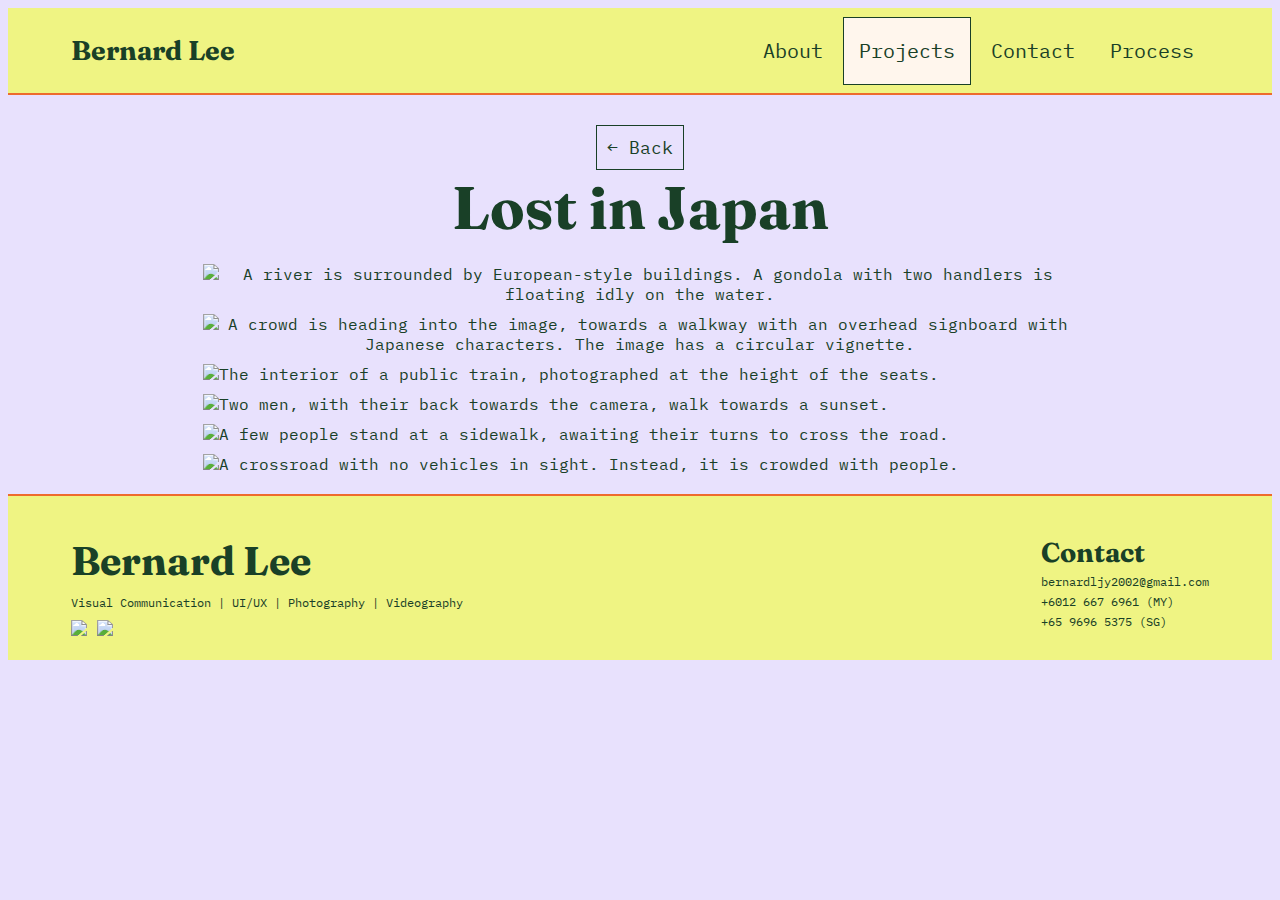
==== projects-photo-japan.htm @ 3cc68177 "Adding HTML, CSS and assets" ====
<!DOCTYPE html>
<html>
    <title>
        Lost in Japan
    </title>
    
    <head>
        <link rel="preconnect" href="https://fonts.googleapis.com">
        <link rel="preconnect" href="https://fonts.gstatic.com" crossorigin>
        <link href="https://fonts.googleapis.com/css2?family=Fraunces:ital,opsz,wght@0,9..144,100..900;1,9..144,100..900&family=IBM+Plex+Mono:ital,wght@0,100;0,200;0,300;0,400;0,500;0,600;0,700;1,100;1,200;1,300;1,400;1,500;1,600;1,700&display=swap" rel="stylesheet">
        <link rel="stylesheet" href="style.css">
        <link rel="stylesheet" href="style-projects.css">
        <style>
            body {background-color: #E8E1fd;
            text-align: center;}
        </style>
    </head>

    <header>
        <a href="index.htm">
            <h3>Bernard Lee</h3>
        </a>
        <nav class="navigation">
            <a href="about.htm">
                About
            </a>
            <a class="active">
                Projects
            </a>
            <a href="contact.htm">
                Contact
            </a>
            <a href="process.htm">
                Process
            </a>
        </nav>
    </header>

    <body>
        <button class="back-button" onclick="history.back()">&larr; Back</button>
        <h1>Lost in Japan</h1>
        <br>
        <main>
            <section class="photos-content">
                <img src="Assets/Japan Photos/Japan Photo 1.jpg" 
                alt="A river is surrounded by European-style buildings. A gondola with two handlers is floating idly on the water.">
                <img src="Assets/Japan Photos/Japan Photo 2.jpg" 
                alt="A crowd is heading into the image, towards a walkway with an overhead signboard with Japanese characters. The image has a circular vignette.">
                <img src="Assets/Japan Photos/Japan Photo 3.jpg"
                alt="The interior of a public train, photographed at the height of the seats.">
                <img src="Assets/Japan Photos/Japan Photo 4.jpg"
                alt="Two men, with their back towards the camera, walk towards a sunset.">
                <img src="Assets/Japan Photos/Japan Photo 5.jpg"
                alt="A few people stand at a sidewalk, awaiting their turns to cross the road.">
                <img src="Assets/Japan Photos/Japan Photo 6.jpg"
                alt="A crossroad with no vehicles in sight. Instead, it is crowded with people.">
            </section>
        </main>
    </body>

    <footer>
        <div id="footer-left">
            <h2>Bernard Lee</h2>
            <h6>Visual Communication | UI/UX | Photography | Videography</h6>
            <div id="socials-link">
                <a href="https://www.linkedin.com/in/bernardljy" target="_blank"><img src="Assets/LinkedIn Icon.png"></a>
                <a href="https://www.instagram.com/bernard.ljy/" target="_blank"><img src="Assets/Instagram Icon.png"></a>
            </div>
        </div>
        <div id="footer-right">
            <h3>Contact</h2>
            <h6><a href="mailto:bernardljy2002@gmail.com">bernardljy2002@gmail.com</a>
            <h6>+6012 667 6961 (MY)</h6>
            <h6>+65 9696 5375 (SG)</h6>
        </div>
    </footer>
</html>
---- style.css ----
header {
    border-bottom: 2px solid #ED6B2D;
    padding: 0 5%;
    display: flex;
    justify-content: space-between;
    margin-bottom: 30px;
    background-color: #EFF483;
    align-items: center;
    height: 85px;
}

body { 
    font-family: "IBM Plex Mono", serif;
    color: #194027;
    background-color: #EFF483;
}

h1, h2, h3 {
    font-family: "Fraunces", sans-serif;
    margin:0;
}

h4, h5, h6 {
    font-family: "IBM Plex Mono", serif;
    font-weight: 400;
    margin:0;
}

h1 {
    font-size: 60px;
}

h2 {
    font-size: 40px;
}

h3 {
    font-size: 27px;
}

h4 {
    font-size: 27px;
}  

h5 {
    font-size: 18px;
}

h6 {
    font-size: 12px;
}

#intro > h5 > a:hover {
    background-color: #194027;
    color:#EFF483;
    font-style: italic;
}

a {
    text-decoration: none;
    color:inherit;
}

nav {
    font-family: "IBM Plex Mono", serif;
    display: flex;
    height: 80%;
    gap: 5px;
}

nav a {
    display:flex;
    color:#194027;
    font-size: 20px;
    justify-content: center;
    align-items: center;
    padding: 1em 15px;
}

nav a:hover, nav a.active{
    border: 1px solid #194027;
    background-color: #FFF6ED;
}

#landing-banner {
    text-align: center;
    line-height: 50%;
    margin: 0 auto 30px;
    position: relative;
    display: flex;
    flex-direction: column;
    gap: 20px;
    padding: 40px 0;
}

#intro {
    text-align: center;
    display: flex;
    flex-direction: column;
    margin: 0 20%;
    align-items: center;
    gap: 30px;
}

#intro h2 {
    margin:0;
}

#intro button {
    padding:0px;
    color:#194027;
    background-color: transparent;
    border: none;
    margin:0px;
    display: flex;
    flex-direction: row;
    gap:10px;
}

#intro button:hover :first-child {
    cursor: pointer;
    color:#194027;
    text-decoration: underline;
    font-style:italic;
}

#intro button:hover .arrow {
    transform: rotate(-45deg);
    transition: transform 0.5s;
    cursor: pointer;
}

#highlight-section {
    display:flex;
    flex-direction: column;
    gap: 20px;
    margin-bottom: 30px;
    align-items: center;
}

.card-link-container {
    width: 872px;
    height: 225px;
    position: relative;
}

.card {
    position: absolute;
    width: 100%;
    height: 100%;
    transition: 0.3s;
    background-color: transparent;
    margin: auto;
    border: 1px solid #194027;
    display: flex;
    flex-direction: row;
    color:#194027;
    justify-content: space-between;
    align-items: center;
}

.card:hover {
    box-shadow: 5px 5px #194027;
    transform: translate(-5px,-5px);
    cursor: pointer;
    background-color: #fff6ed;
}

.card-container {
    display: flex;
    flex-direction: column;
    align-items: flex-start;
    width: 50%;
    text-wrap: wrap;
    text-align: left;
    justify-content: space-between;
    gap: 15px;
    margin-left:25px;
}

.card-container h4 {
    font-family: "IBM Plex Mono", serif;
    color: #194027;
    font-size: 40px;
    line-height:0;
    margin: 50px 0;
    font-weight: 500;
}

.card-container p {
    font-size: 18px;
    margin-top:-15px;
}

.card-container .tag-container {
    display: flex;
    flex-direction: row;
    gap:10px;
}

.card-container .tag {
    color: #194027;
    background-color: #FFF6ED;
    padding: 4px 10px;
    border: 1px solid #194027;
    border-radius: 100px;
    margin: -35px 0 5px 0;
    font-size:12px;
    height:fit-content;
    font-family: "IBM Plex Mono", serif;
}

#home-contact {
    padding: 20px 10%;
    color:#194027;
}

#contact-form {
    margin:auto;
    width: 500px;
    padding: 30px;
    border-radius:8px;
    background-color:#e1dbf8; 
    border: 1px solid #194027;
}

#contact-form h3 {
    font-weight: 400;
    margin-bottom: 20px;
}

input[type=text] {
    width: 100%;
    padding: 12px 10px;
    margin: 5px 0 20px;
    display: inline-block;
    border: 1px solid #194027;
    box-sizing: border-box;
}
  
input[type=submit] {
    width: 100%;
    background-color: #e1dbf8;
    color: #3A2786;
    padding: 14px 20px;
    margin-top:10px;
    border: 1px solid #3A2786;
    border-radius: 50px;
    cursor: pointer;
}
  
input[type=submit]:hover {
    color:#e1dbf8;
    background-color: #3A2786;
}

label {
    font-family: "IBM Plex Mono", serif;
}

footer {
    background-color: #EFF483;
    border-top: 2px solid #ED6B2D;
    padding: 40px 0 20px;
    display:flex;
    flex-direction: row;
    justify-content: space-between;
    margin-top:20px;
}

footer h6 {
    color:#194027;
}

#footer-left {
    display: flex;
    flex-direction: column;
    align-items: flex-start;
    margin-left:5%;
    gap:10px;
}

#footer-right {
    display: flex;
    flex-direction: column;
    align-items: flex-start;
    margin-right:5%;
    gap:5px;
}

#embedded-map {
    margin: 20px;
}

#embedded-map iframe {
    display: block;
    margin: auto;
}
---- style-projects.css ----
#projects-banner {
    display: flex;
    flex-direction: column;
    align-items: flex-start;
    background-color:#194027;
    padding: 30px 10%;
    color: #EFF483;
    gap: 15px;
}

#projects-content {
    display: flex;
    justify-content: space-between;
    column-gap: 40px;
    row-gap:10px;
    color: #E8E1fd;
    width:100%;
    flex-wrap: wrap;
    border-left: 4px solid #E8E1fd;
    padding-left: 10px;
}

#projects-content h3 {
    font-weight: 400;
}

#projects-content h3:hover {
    font-style: italic;
    text-decoration: underline;
}

.projects-section {
    display:flex;
    flex-direction: column;
    gap: 20px;
    margin: 30px 10%;
    align-items: center;
}

.projects-card-link-container {
    width: 872px;
    height: 225px;
    position: relative;
}

button.back-button {
    font-family: "IBM Plex Mono", serif;
    font-weight: 400;
    font-size: 18px;
    color:#194027;
    margin: 0 5%;
    padding: 10px;
    position: sticky;
    top:1;
    border: 1px solid #194027;
    background-color:transparent;
}

button.back-button:hover {
    background-color: #FFF6ED;
    cursor:pointer;
}

.photos-content {
    display: flex;
    margin:auto;
    max-width: 874px;
    flex-wrap: wrap;
    gap: 10px;
    align-items: baseline;
}

#video-description {
    text-align: center;
    font-weight: 400;
    font-size: 20px;
    color:#194027;
    margin: 0 10%;
}

iframe {
    border: 3px solid #ED6B2D;
}

.page-title {
    text-align: center;
}

.title-banner {
    color:#194027;
    display: flex;
    flex-direction: column;
    gap: 15px;
    padding: 40px 10%;
}

.tag-container {
    display: flex;
    gap: 10px;
    justify-content: center;
}

.tag {
    background-color: #EFF483;
    padding: 6px 25px;
    border: 1px solid #194027;
    border-radius: 100px;
    font-size: 18px;
    height:fit-content;
    font-family: "IBM Plex Mono", serif;
}

.content-section {
    color:#194027;
    text-align: left;
    font-size: 20px;
    padding: 20px 20%;
    line-height:150%;
    background-color: white;
}

.content-section .section-type {
    font-size: 14px;
}

.context {
    background-color: #E8E1fd;
    color:#194027;
    padding: 20px 20%;
}

.context table {
    border-collapse: collapse;
    width: 100%;
    color:#194027;
    font-size: 20px;
}

.context td {
    padding: 10px 0;
}

.section-highlight {
    margin-top: 10px;
    line-height:115%;
    color:#ED6B2D;
}

.solution {
    display: flex;
    gap: 20px;
    flex-direction:row;
}

#lepak-nav:hover {
    text-decoration: underline;
    font-style:italic;
}

ul, ol {
    margin-top:0;
}

#define table {
    font-size: 20px;
    border-spacing: 10px 20px;
}

#define td {
    border: 1px solid #194027;
    padding: 10px;
    text-align:center;
    border-radius: 15px;
    color:#194027;
}

#define tr td:nth-child(1)  {
    color:#194027;
    background-color: #FFF6ED;
    font-weight:600;
}

#define tr td:nth-child(n+2) {
    width: 35%;
}

.content-section#interactive {
    color:#EFF483;
    background-color: black;
}

#externals {
    display: flex;
    gap: 20px;
    justify-content: center;
}

#externals button {
    font-family: "Fraunces", sans-serif;
    font-size: 20px;
    color:#ED6B2D;
    border: 1px solid #ED6B2D;
    padding: 10px;  
}

#externals button:hover, #externals button:hover i {
    color: #ED6B2D;
    text-decoration: none;
    background-color: #FFF6ED;
    cursor: pointer;
}

#dl .section-highlight {
    text-align:center;
}

#photos-flex {
    display:flex; 
    align-items:center; 
    gap:10px; 
    overflow: hidden;
}

#photos-flex img {
    min-width: 0;
    min-height: 0;
}
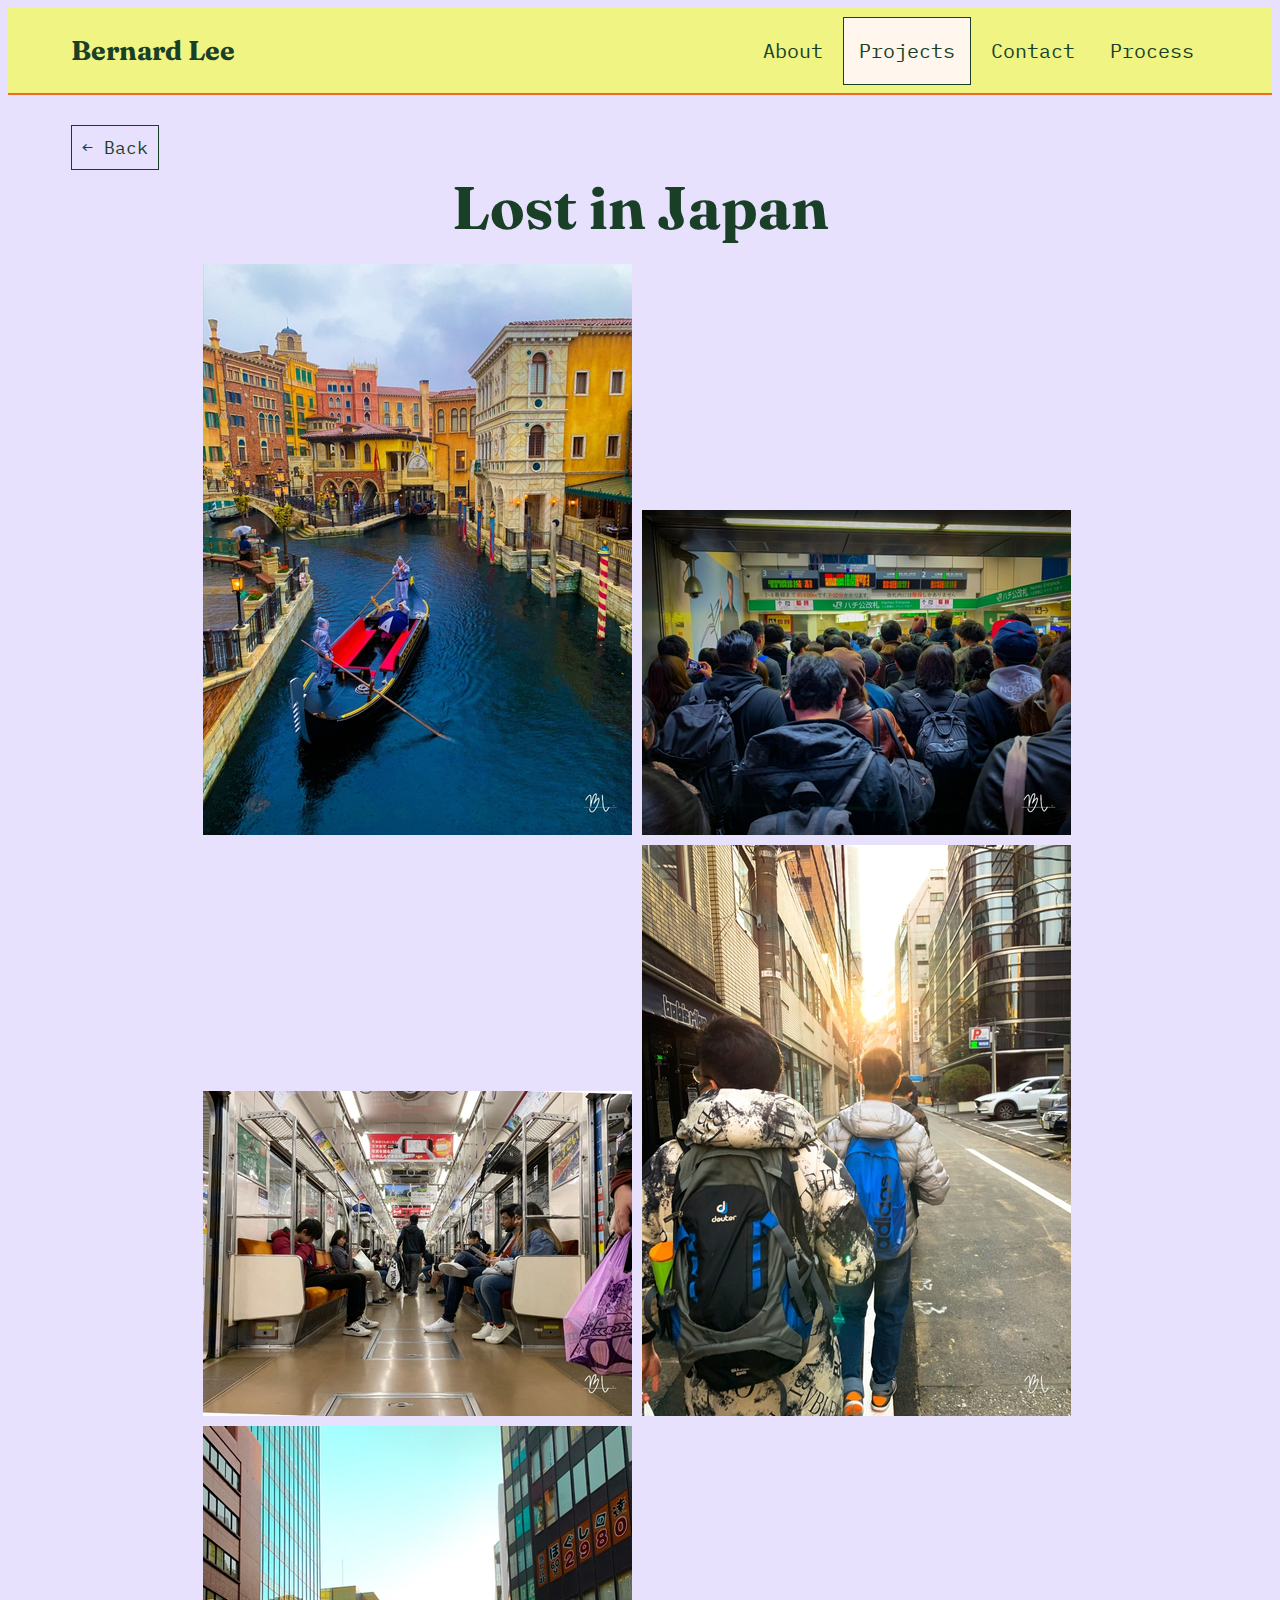
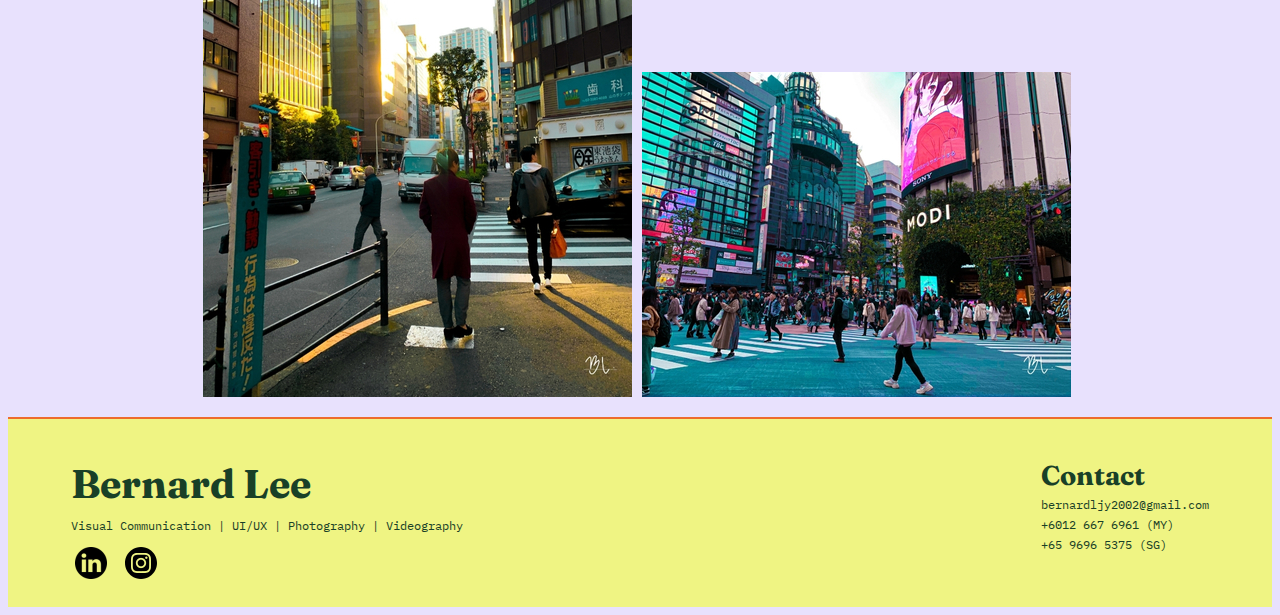
==== commit b3ad1152: "Fixed misplaced back button" ====
--- a/projects-photo-japan.htm
+++ b/projects-photo-japan.htm
@@ -11,8 +11,7 @@
         <link rel="stylesheet" href="style.css">
         <link rel="stylesheet" href="style-projects.css">
         <style>
-            body {background-color: #E8E1fd;
-            text-align: center;}
+            body {background-color: #E8E1fd;}
         </style>
     </head>
 
@@ -38,7 +37,7 @@
 
     <body>
         <button class="back-button" onclick="history.back()">&larr; Back</button>
-        <h1>Lost in Japan</h1>
+        <h1 class="page-title">Lost in Japan</h1>
         <br>
         <main>
             <section class="photos-content">
--- a/style-projects.css
+++ b/style-projects.css
@@ -1,3 +1,7 @@
+h1.page-title {
+    text-align:center;
+}
+
 #projects-banner {
     display: flex;
     flex-direction: column;
@@ -80,6 +84,8 @@
 
 iframe {
     border: 3px solid #ED6B2D;
+    display:block;
+    margin:auto;
 }
 
 .page-title {
